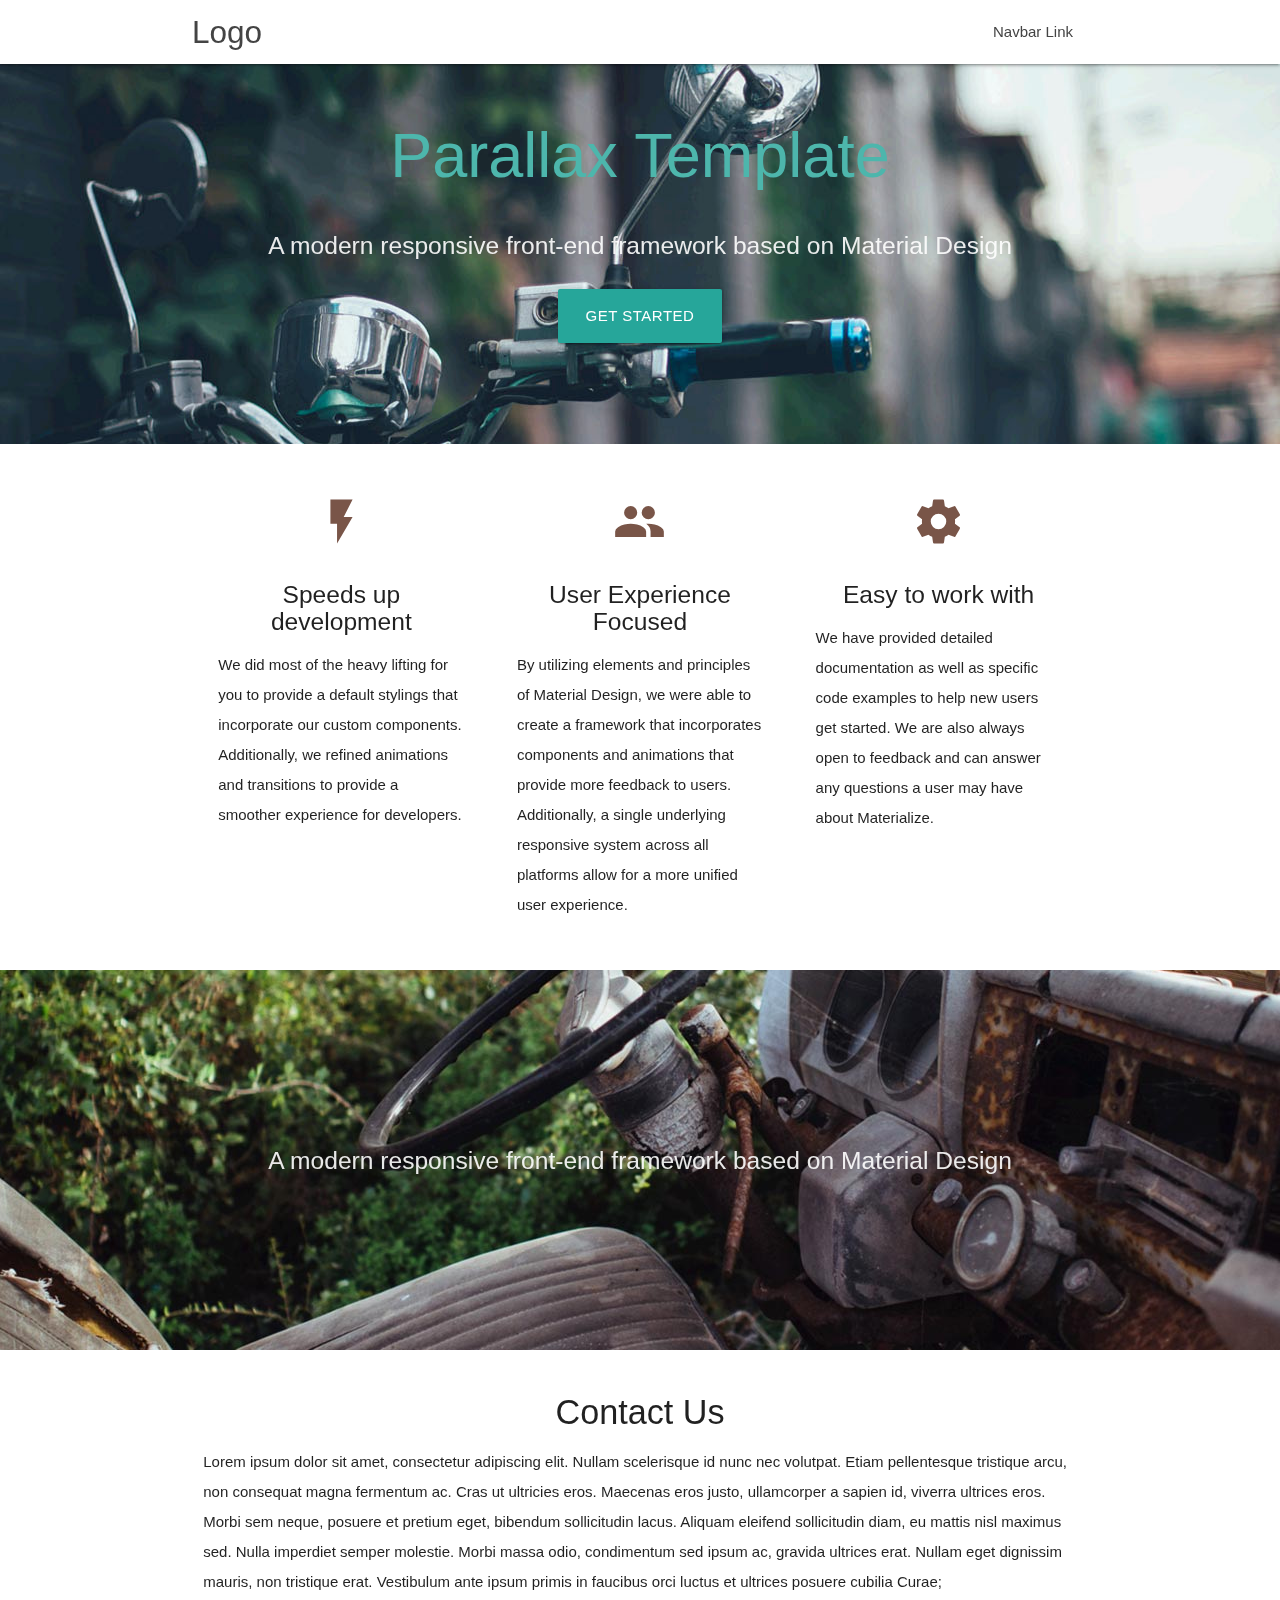
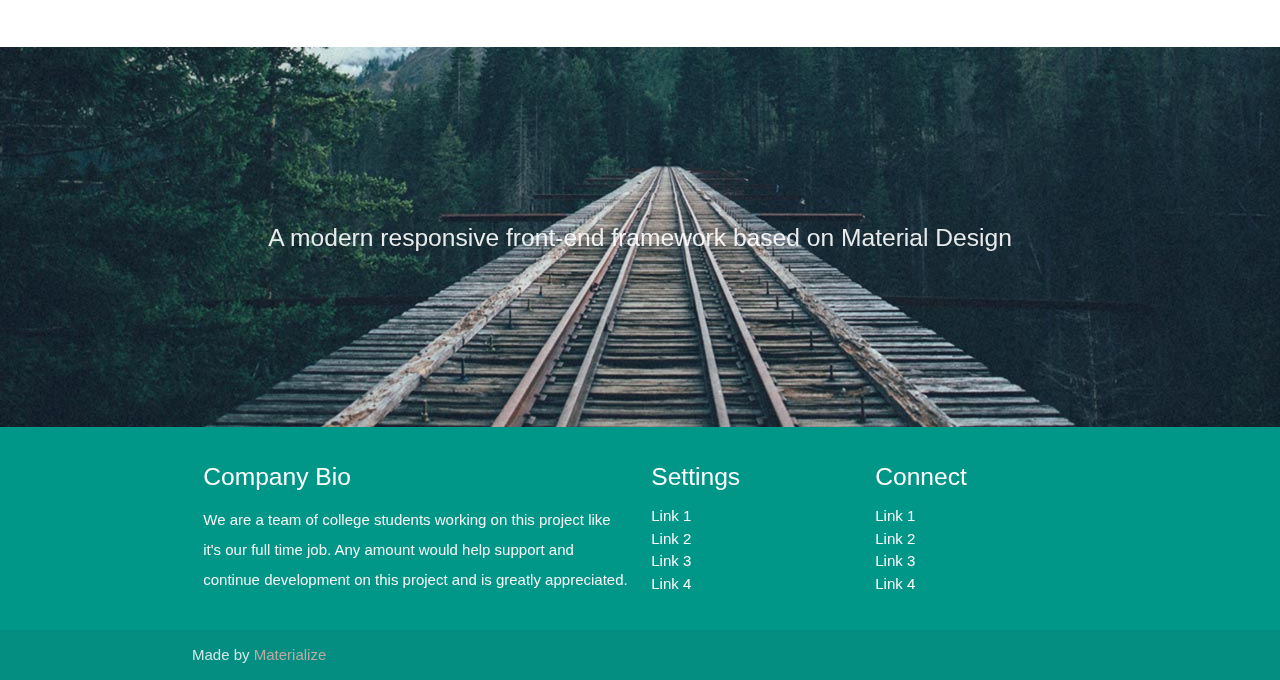
==== index.html @ 390e1cbe "paralax template added" ====
<!DOCTYPE html>
<html lang="en">
<head>
  <meta http-equiv="Content-Type" content="text/html; charset=UTF-8"/>
  <meta name="viewport" content="width=device-width, initial-scale=1"/>
  <title>Parallax Template - Materialize</title>

  <!-- CSS  -->
  <link href="https://fonts.googleapis.com/icon?family=Material+Icons" rel="stylesheet">
  <link href="css/materialize.css" type="text/css" rel="stylesheet" media="screen,projection"/>
  <link href="css/style.css" type="text/css" rel="stylesheet" media="screen,projection"/>
</head>
<body>
  <nav class="white" role="navigation">
    <div class="nav-wrapper container">
      <a id="logo-container" href="#" class="brand-logo">Logo</a>
      <ul class="right hide-on-med-and-down">
        <li><a href="#">Navbar Link</a></li>
      </ul>

      <ul id="nav-mobile" class="sidenav">
        <li><a href="#">Navbar Link</a></li>
      </ul>
      <a href="#" data-target="nav-mobile" class="sidenav-trigger"><i class="material-icons">menu</i></a>
    </div>
  </nav>

  <div id="index-banner" class="parallax-container">
    <div class="section no-pad-bot">
      <div class="container">
        <br><br>
        <h1 class="header center teal-text text-lighten-2">Parallax Template</h1>
        <div class="row center">
          <h5 class="header col s12 light">A modern responsive front-end framework based on Material Design</h5>
        </div>
        <div class="row center">
          <a href="http://materializecss.com/getting-started.html" id="download-button" class="btn-large waves-effect waves-light teal lighten-1">Get Started</a>
        </div>
        <br><br>

      </div>
    </div>
    <div class="parallax"><img src="background1.jpg" alt="Unsplashed background img 1"></div>
  </div>


  <div class="container">
    <div class="section">

      <!--   Icon Section   -->
      <div class="row">
        <div class="col s12 m4">
          <div class="icon-block">
            <h2 class="center brown-text"><i class="material-icons">flash_on</i></h2>
            <h5 class="center">Speeds up development</h5>

            <p class="light">We did most of the heavy lifting for you to provide a default stylings that incorporate our custom components. Additionally, we refined animations and transitions to provide a smoother experience for developers.</p>
          </div>
        </div>

        <div class="col s12 m4">
          <div class="icon-block">
            <h2 class="center brown-text"><i class="material-icons">group</i></h2>
            <h5 class="center">User Experience Focused</h5>

            <p class="light">By utilizing elements and principles of Material Design, we were able to create a framework that incorporates components and animations that provide more feedback to users. Additionally, a single underlying responsive system across all platforms allow for a more unified user experience.</p>
          </div>
        </div>

        <div class="col s12 m4">
          <div class="icon-block">
            <h2 class="center brown-text"><i class="material-icons">settings</i></h2>
            <h5 class="center">Easy to work with</h5>

            <p class="light">We have provided detailed documentation as well as specific code examples to help new users get started. We are also always open to feedback and can answer any questions a user may have about Materialize.</p>
          </div>
        </div>
      </div>

    </div>
  </div>


  <div class="parallax-container valign-wrapper">
    <div class="section no-pad-bot">
      <div class="container">
        <div class="row center">
          <h5 class="header col s12 light">A modern responsive front-end framework based on Material Design</h5>
        </div>
      </div>
    </div>
    <div class="parallax"><img src="background2.jpg" alt="Unsplashed background img 2"></div>
  </div>

  <div class="container">
    <div class="section">

      <div class="row">
        <div class="col s12 center">
          <h3><i class="mdi-content-send brown-text"></i></h3>
          <h4>Contact Us</h4>
          <p class="left-align light">Lorem ipsum dolor sit amet, consectetur adipiscing elit. Nullam scelerisque id nunc nec volutpat. Etiam pellentesque tristique arcu, non consequat magna fermentum ac. Cras ut ultricies eros. Maecenas eros justo, ullamcorper a sapien id, viverra ultrices eros. Morbi sem neque, posuere et pretium eget, bibendum sollicitudin lacus. Aliquam eleifend sollicitudin diam, eu mattis nisl maximus sed. Nulla imperdiet semper molestie. Morbi massa odio, condimentum sed ipsum ac, gravida ultrices erat. Nullam eget dignissim mauris, non tristique erat. Vestibulum ante ipsum primis in faucibus orci luctus et ultrices posuere cubilia Curae;</p>
        </div>
      </div>

    </div>
  </div>


  <div class="parallax-container valign-wrapper">
    <div class="section no-pad-bot">
      <div class="container">
        <div class="row center">
          <h5 class="header col s12 light">A modern responsive front-end framework based on Material Design</h5>
        </div>
      </div>
    </div>
    <div class="parallax"><img src="background3.jpg" alt="Unsplashed background img 3"></div>
  </div>

  <footer class="page-footer teal">
    <div class="container">
      <div class="row">
        <div class="col l6 s12">
          <h5 class="white-text">Company Bio</h5>
          <p class="grey-text text-lighten-4">We are a team of college students working on this project like it's our full time job. Any amount would help support and continue development on this project and is greatly appreciated.</p>


        </div>
        <div class="col l3 s12">
          <h5 class="white-text">Settings</h5>
          <ul>
            <li><a class="white-text" href="#!">Link 1</a></li>
            <li><a class="white-text" href="#!">Link 2</a></li>
            <li><a class="white-text" href="#!">Link 3</a></li>
            <li><a class="white-text" href="#!">Link 4</a></li>
          </ul>
        </div>
        <div class="col l3 s12">
          <h5 class="white-text">Connect</h5>
          <ul>
            <li><a class="white-text" href="#!">Link 1</a></li>
            <li><a class="white-text" href="#!">Link 2</a></li>
            <li><a class="white-text" href="#!">Link 3</a></li>
            <li><a class="white-text" href="#!">Link 4</a></li>
          </ul>
        </div>
      </div>
    </div>
    <div class="footer-copyright">
      <div class="container">
      Made by <a class="brown-text text-lighten-3" href="http://materializecss.com">Materialize</a>
      </div>
    </div>
  </footer>


  <!--  Scripts-->
  <script src="https://code.jquery.com/jquery-2.1.1.min.js"></script>
  <script src="js/materialize.js"></script>
  <script src="js/init.js"></script>

  </body>
</html>
---- css/style.css ----
/* Custom Stylesheet */
/**
 * Use this file to override Materialize files so you can update
 * the core Materialize files in the future
 *
 * Made By MaterializeCSS.com
 */

nav ul a,
nav .brand-logo {
  color: #444;
}

p {
  line-height: 2rem;
}

.sidenav-trigger {
  color: #26a69a;
}

.parallax-container {
  min-height: 380px;
  line-height: 0;
  height: auto;
  color: rgba(255,255,255,.9);
}
  .parallax-container .section {
    width: 100%;
  }

@media only screen and (max-width : 992px) {
  .parallax-container .section {
    position: absolute;
    top: 40%;
  }
  #index-banner .section {
    top: 10%;
  }
}

@media only screen and (max-width : 600px) {
  #index-banner .section {
    top: 0;
  }
}

.icon-block {
  padding: 0 15px;
}
.icon-block .material-icons {
  font-size: inherit;
}

footer.page-footer {
  margin: 0;
}
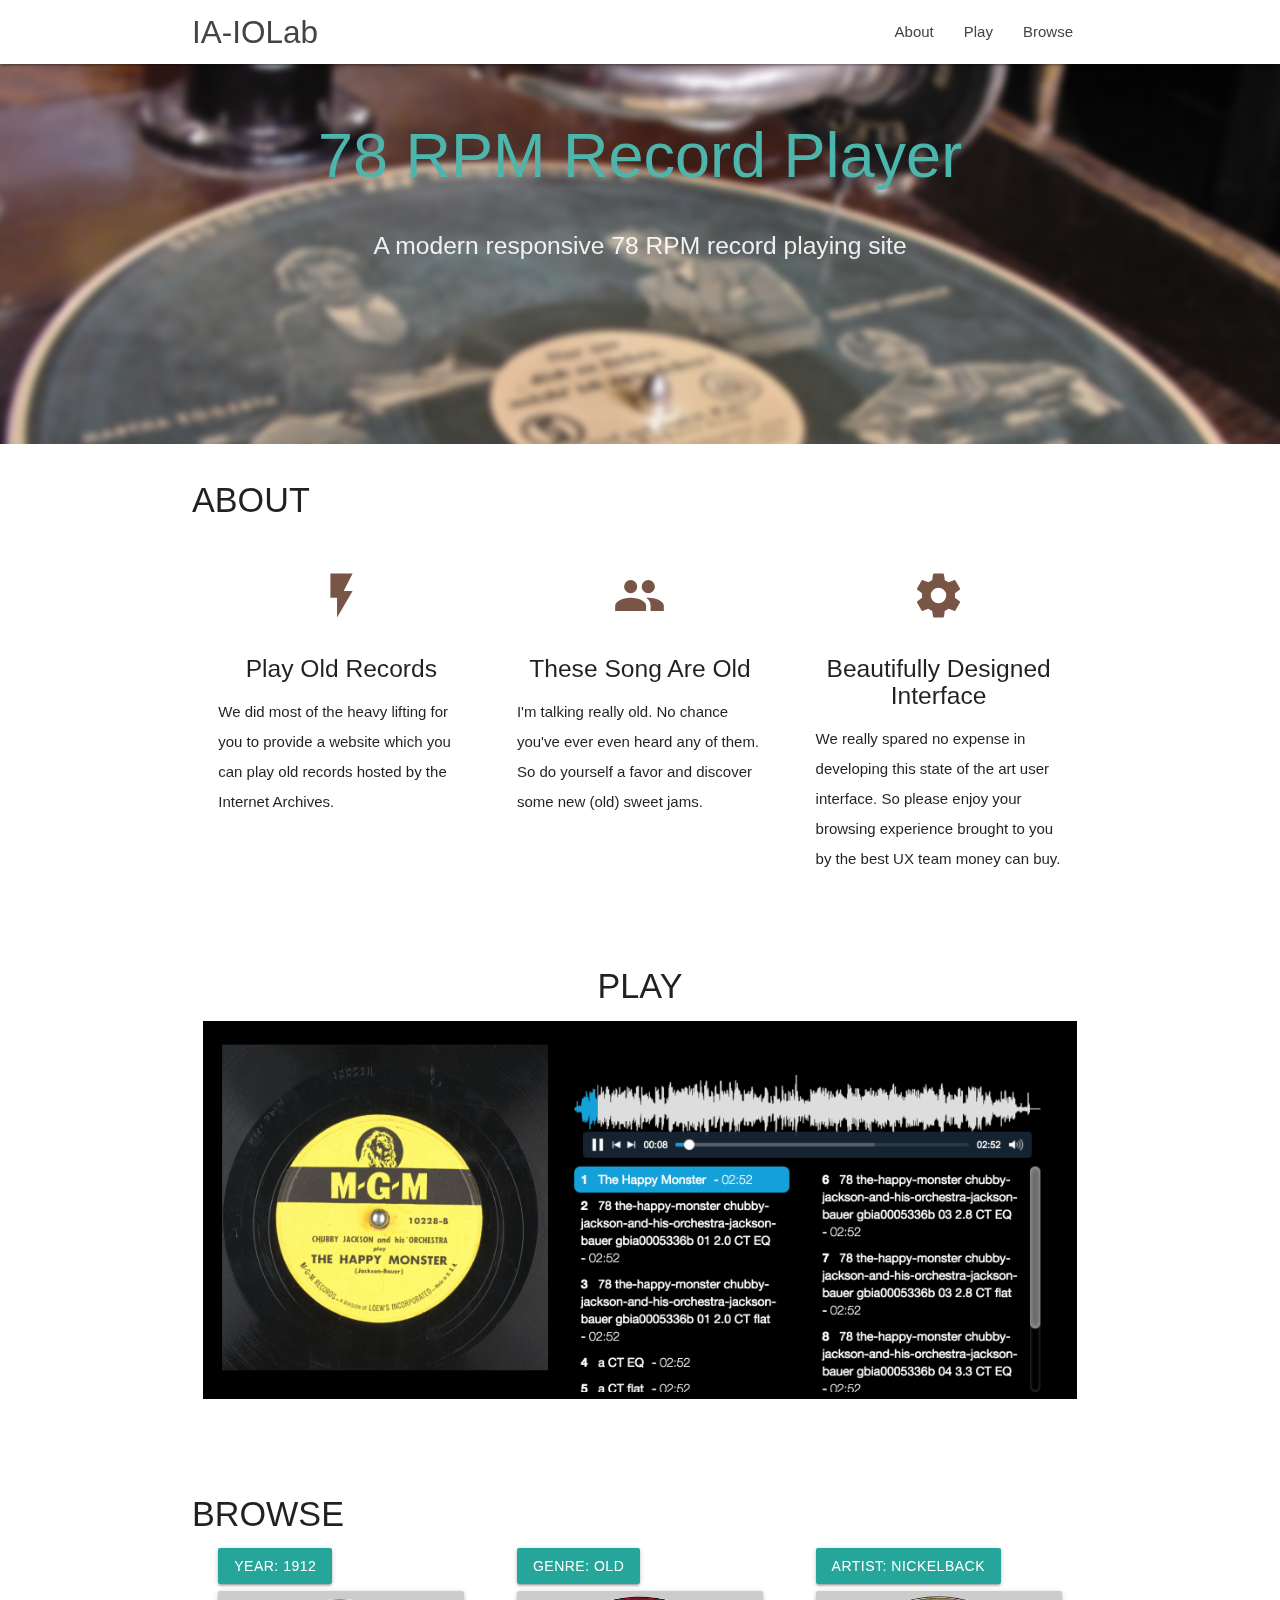
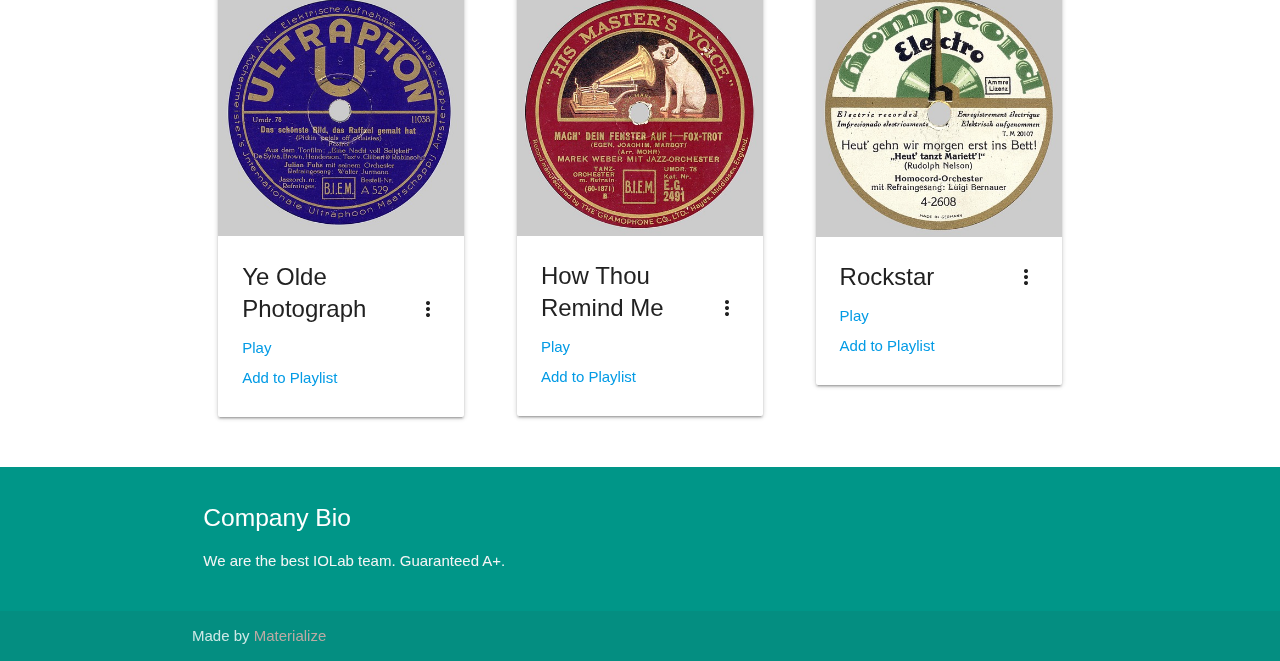
==== commit 662e1f74: "beautiful frontend implemented" ====
--- a/index.html
+++ b/index.html
@@ -3,7 +3,7 @@
 <head>
   <meta http-equiv="Content-Type" content="text/html; charset=UTF-8"/>
   <meta name="viewport" content="width=device-width, initial-scale=1"/>
-  <title>Parallax Template - Materialize</title>
+  <title>IA-IOLab</title>
 
   <!-- CSS  -->
   <link href="https://fonts.googleapis.com/icon?family=Material+Icons" rel="stylesheet">
@@ -13,13 +13,17 @@
 <body>
   <nav class="white" role="navigation">
     <div class="nav-wrapper container">
-      <a id="logo-container" href="#" class="brand-logo">Logo</a>
+      <a id="logo-container" href="#" class="brand-logo">IA-IOLab</a>
       <ul class="right hide-on-med-and-down">
-        <li><a href="#">Navbar Link</a></li>
+        <li><a href="#about">About</a></li>
+        <li><a href="#play">Play</a></li>
+        <li><a href="#browse">Browse</a></li>
       </ul>
 
       <ul id="nav-mobile" class="sidenav">
-        <li><a href="#">Navbar Link</a></li>
+        <li><a href="#">About</a></li>
+        <li><a href="#">Play</a></li>
+        <li><a href="#">Browse</a></li>
       </ul>
       <a href="#" data-target="nav-mobile" class="sidenav-trigger"><i class="material-icons">menu</i></a>
     </div>
@@ -29,59 +33,167 @@
     <div class="section no-pad-bot">
       <div class="container">
         <br><br>
-        <h1 class="header center teal-text text-lighten-2">Parallax Template</h1>
+        <h1 class="header center teal-text text-lighten-2">78 RPM Record Player</h1>
+        <div class="row center">
+          <h5 class="header col s12 light">A modern responsive 78 RPM record playing site</h5>
+        </div>
+<!--         <div class="row center">
+          <a href="http://materializecss.com/getting-started.html" id="download-button" class="btn-large waves-effect waves-light teal lighten-1">Get Started</a>
+        </div> -->
+        <br><br>
+
+      </div>
+    </div>
+    <div class="parallax"><img src="78rpm.png" alt="Sweet Record Player"></div>
+  </div>
+
+
+  <div id='about' class="container">
+    <div class="section">
+      <h4> ABOUT </h4>
+
+      <!--   Icon Section   -->
+      <div class="row">
+        <div class="col s12 m4">
+          <div class="icon-block">
+            <h2 class="center brown-text"><i class="material-icons">flash_on</i></h2>
+            <h5 class="center">Play Old Records</h5>
+
+            <p class="light">We did most of the heavy lifting for you to provide a website which you can play old records hosted by the Internet Archives.</p>
+          </div>
+        </div>
+
+        <div class="col s12 m4">
+          <div class="icon-block">
+            <h2 class="center brown-text"><i class="material-icons">group</i></h2>
+            <h5 class="center">These Song Are Old</h5>
+
+            <p class="light">I'm talking really old.  No chance you've ever even heard any of them.  So do yourself a favor and discover some new (old) sweet jams.</p>
+          </div>
+        </div>
+
+        <div class="col s12 m4">
+          <div class="icon-block">
+            <h2 class="center brown-text"><i class="material-icons">settings</i></h2>
+            <h5 class="center">Beautifully Designed Interface</h5>
+
+            <p class="light">We really spared no expense in developing this state of the art user interface.  So please enjoy your browsing experience brought to you by the best UX team money can buy.</p>
+          </div>
+        </div>
+      </div>
+
+    </div>
+  </div>
+
+
+<!--   <div class="parallax-container valign-wrapper">
+    <div class="section no-pad-bot">
+      <div class="container">
         <div class="row center">
           <h5 class="header col s12 light">A modern responsive front-end framework based on Material Design</h5>
         </div>
-        <div class="row center">
-          <a href="http://materializecss.com/getting-started.html" id="download-button" class="btn-large waves-effect waves-light teal lighten-1">Get Started</a>
-        </div>
-        <br><br>
-
-      </div>
-    </div>
-    <div class="parallax"><img src="background1.jpg" alt="Unsplashed background img 1"></div>
-  </div>
-
-
-  <div class="container">
+      </div>
+    </div>
+    <div class="parallax"><img src="background2.jpg" alt="Unsplashed background img 2"></div>
+  </div> -->
+
+  <div id='play' class="container">
     <div class="section">
 
+      <div class="row">
+        <div class="col s12 center">
+          <h3><i class="mdi-content-send brown-text"></i></h3>
+          <h4> PLAY </h4>
+          <p class="left-align light">
+            <img src='images/player.png' width='100%'>
+          </p>
+        </div>
+      </div>
+
+    </div>
+  </div>
+
+  <div id='browse' class="container">
+    <div class="section">
+      <h4> BROWSE </h4>
+
       <!--   Icon Section   -->
       <div class="row">
         <div class="col s12 m4">
           <div class="icon-block">
-            <h2 class="center brown-text"><i class="material-icons">flash_on</i></h2>
-            <h5 class="center">Speeds up development</h5>
-
-            <p class="light">We did most of the heavy lifting for you to provide a default stylings that incorporate our custom components. Additionally, we refined animations and transitions to provide a smoother experience for developers.</p>
-          </div>
-        </div>
-
-        <div class="col s12 m4">
-          <div class="icon-block">
-            <h2 class="center brown-text"><i class="material-icons">group</i></h2>
-            <h5 class="center">User Experience Focused</h5>
-
-            <p class="light">By utilizing elements and principles of Material Design, we were able to create a framework that incorporates components and animations that provide more feedback to users. Additionally, a single underlying responsive system across all platforms allow for a more unified user experience.</p>
-          </div>
-        </div>
-
-        <div class="col s12 m4">
-          <div class="icon-block">
-            <h2 class="center brown-text"><i class="material-icons">settings</i></h2>
-            <h5 class="center">Easy to work with</h5>
-
-            <p class="light">We have provided detailed documentation as well as specific code examples to help new users get started. We are also always open to feedback and can answer any questions a user may have about Materialize.</p>
-          </div>
-        </div>
-      </div>
-
-    </div>
-  </div>
-
-
-  <div class="parallax-container valign-wrapper">
+            <button class="btn waves-effect waves-light" name="action">Year: 1912</button><br>
+
+            <div class="card">
+              <div class="card-image waves-effect waves-block waves-light">
+                <img class="activator" src="images/78rpmsquare1.png">
+              </div>
+              <div class="card-content">
+                <span class="card-title activator grey-text text-darken-4">Ye Olde Photograph<i class="material-icons right">more_vert</i></span>
+                <p><a href="#">Play</a></p>
+                <p><a href="#">Add to Playlist</a></p>
+                </div>
+              <div class="card-reveal">
+                <span class="card-title grey-text text-darken-4">Info<i class="material-icons right">close</i></span>
+               <p>This song is pretty dope.</p>
+              </div>
+            </div>
+
+          </div>
+        </div>
+
+        <div class="col s12 m4">
+          <div class="icon-block">
+
+            <button class="btn waves-effect waves-light" name="action">Genre: Old</button><br>
+
+            <div class="card">
+              <div class="card-image waves-effect waves-block waves-light">
+                <img class="activator" src="images/78rpmsquare2.png">
+              </div>
+              <div class="card-content">
+                <span class="card-title activator grey-text text-darken-4">How Thou Remind Me<i class="material-icons right">more_vert</i></span>
+                <p><a href="#">Play</a></p>
+                <p><a href="#">Add to Playlist</a></p>
+                </div>
+              <div class="card-reveal">
+                <span class="card-title grey-text text-darken-4">Info<i class="material-icons right">close</i></span>
+               <p>This song is pretty dope.</p>
+              </div>
+            </div>
+
+
+
+          </div>
+        </div>
+
+        <div class="col s12 m4">
+          <div class="icon-block">
+
+            <button class="btn waves-effect waves-light" name="action">Artist: Nickelback</button><br>
+
+            <div class="card">
+              <div class="card-image waves-effect waves-block waves-light">
+                <img class="activator" src="images/78rpmsquare3.png">
+              </div>
+              <div class="card-content">
+                <span class="card-title activator grey-text text-darken-4">Rockstar<i class="material-icons right">more_vert</i></span>
+                <p><a href="#">Play</a></p>
+                <p><a href="#">Add to Playlist</a></p>
+                </div>
+              <div class="card-reveal">
+                <span class="card-title grey-text text-darken-4">Info<i class="material-icons right">close</i></span>
+               <p>This song is pretty dope.</p>
+              </div>
+            </div>
+
+          </div>
+        </div>
+      </div>
+
+    </div>
+  </div>
+
+<!--   <div class="parallax-container valign-wrapper">
     <div class="section no-pad-bot">
       <div class="container">
         <div class="row center">
@@ -89,45 +201,18 @@
         </div>
       </div>
     </div>
-    <div class="parallax"><img src="background2.jpg" alt="Unsplashed background img 2"></div>
-  </div>
-
-  <div class="container">
-    <div class="section">
-
-      <div class="row">
-        <div class="col s12 center">
-          <h3><i class="mdi-content-send brown-text"></i></h3>
-          <h4>Contact Us</h4>
-          <p class="left-align light">Lorem ipsum dolor sit amet, consectetur adipiscing elit. Nullam scelerisque id nunc nec volutpat. Etiam pellentesque tristique arcu, non consequat magna fermentum ac. Cras ut ultricies eros. Maecenas eros justo, ullamcorper a sapien id, viverra ultrices eros. Morbi sem neque, posuere et pretium eget, bibendum sollicitudin lacus. Aliquam eleifend sollicitudin diam, eu mattis nisl maximus sed. Nulla imperdiet semper molestie. Morbi massa odio, condimentum sed ipsum ac, gravida ultrices erat. Nullam eget dignissim mauris, non tristique erat. Vestibulum ante ipsum primis in faucibus orci luctus et ultrices posuere cubilia Curae;</p>
-        </div>
-      </div>
-
-    </div>
-  </div>
-
-
-  <div class="parallax-container valign-wrapper">
-    <div class="section no-pad-bot">
-      <div class="container">
-        <div class="row center">
-          <h5 class="header col s12 light">A modern responsive front-end framework based on Material Design</h5>
-        </div>
-      </div>
-    </div>
     <div class="parallax"><img src="background3.jpg" alt="Unsplashed background img 3"></div>
-  </div>
+  </div> -->
 
   <footer class="page-footer teal">
     <div class="container">
       <div class="row">
         <div class="col l6 s12">
           <h5 class="white-text">Company Bio</h5>
-          <p class="grey-text text-lighten-4">We are a team of college students working on this project like it's our full time job. Any amount would help support and continue development on this project and is greatly appreciated.</p>
-
-
-        </div>
-        <div class="col l3 s12">
+          <p class="grey-text text-lighten-4">We are the best IOLab team.  Guaranteed A+.</p>
+
+        </div>
+        <!-- <div class="col l3 s12">
           <h5 class="white-text">Settings</h5>
           <ul>
             <li><a class="white-text" href="#!">Link 1</a></li>
@@ -144,7 +229,7 @@
             <li><a class="white-text" href="#!">Link 3</a></li>
             <li><a class="white-text" href="#!">Link 4</a></li>
           </ul>
-        </div>
+        </div> -->
       </div>
     </div>
     <div class="footer-copyright">
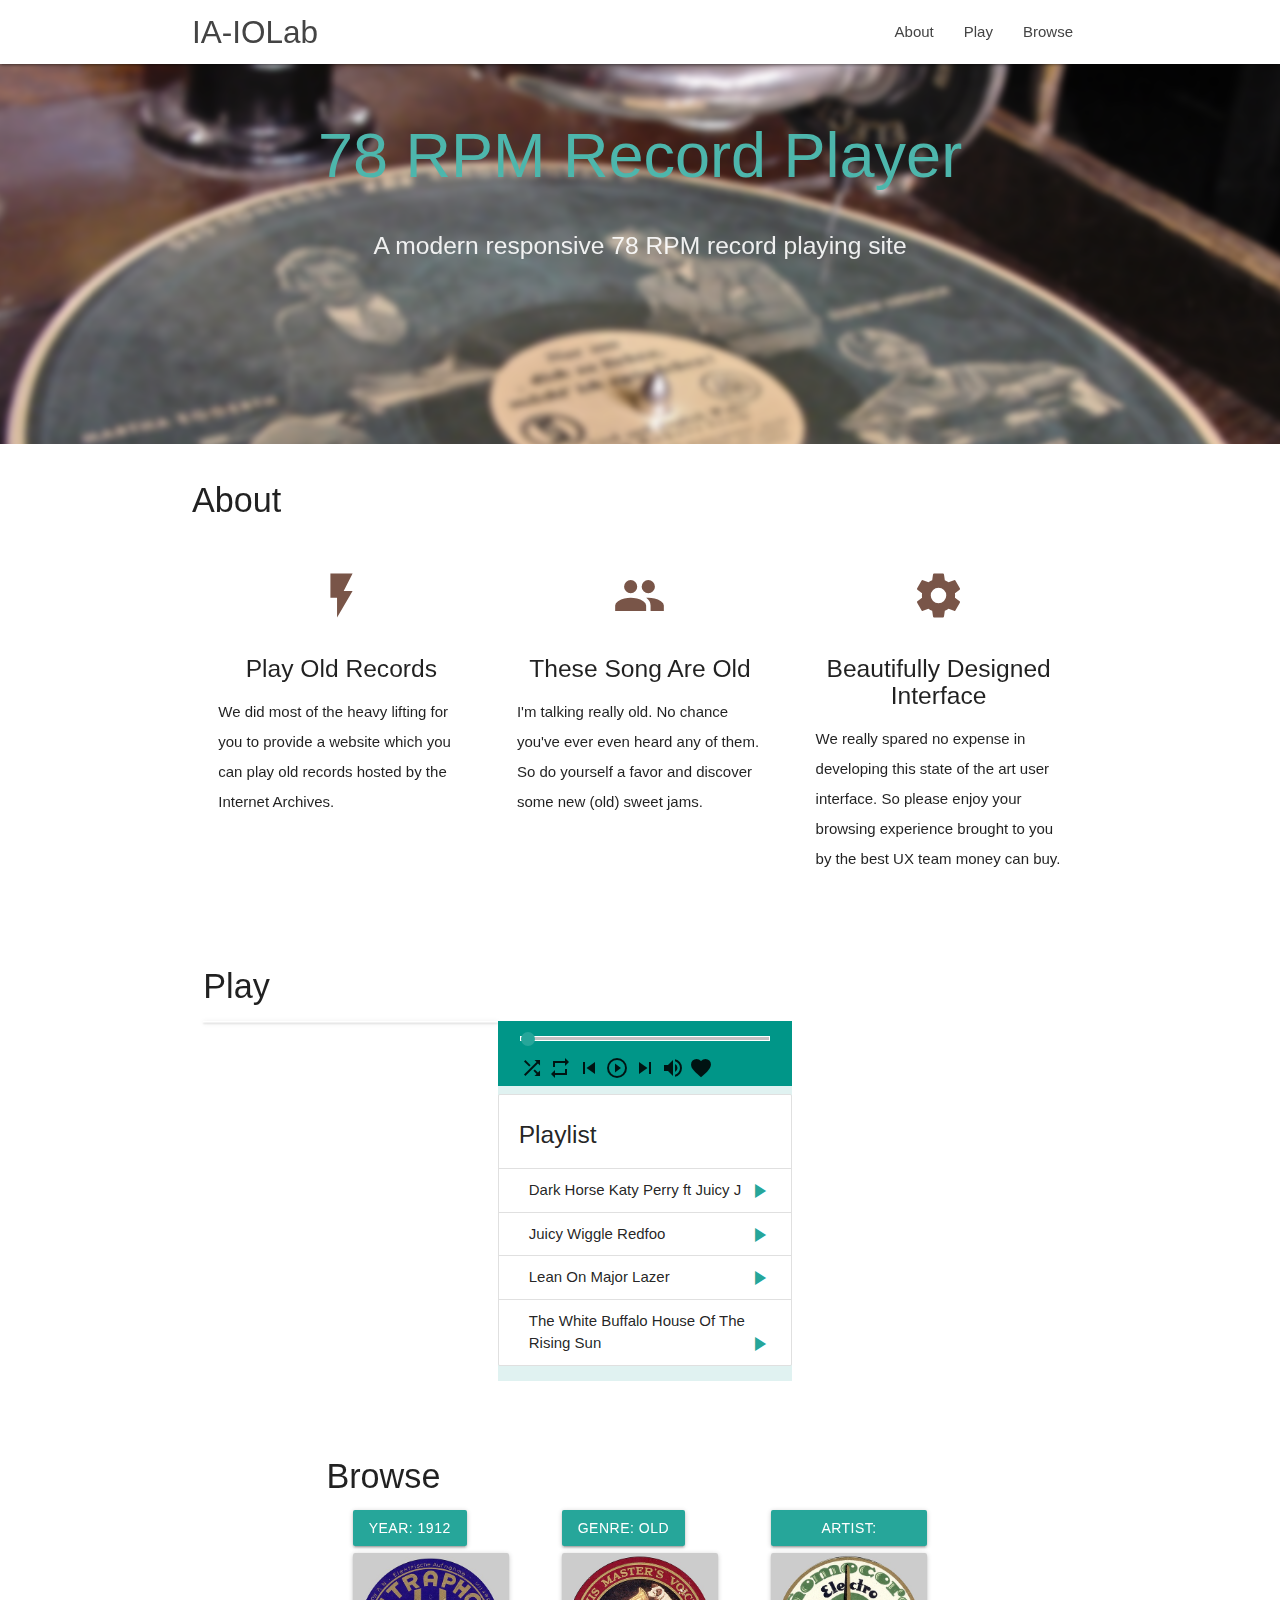
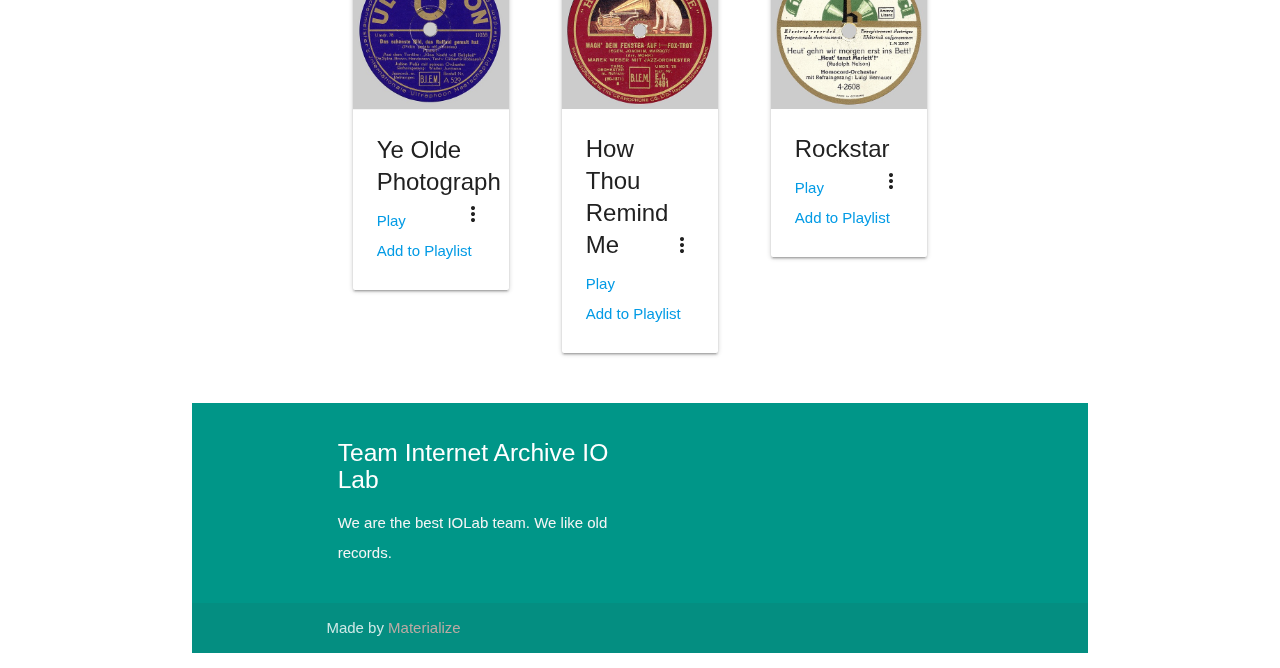
==== commit 57f43f8c: "got the player working, had to rename our section on the page from play to playsection in order to n" ====
--- a/index.html
+++ b/index.html
@@ -9,6 +9,10 @@
   <link href="https://fonts.googleapis.com/icon?family=Material+Icons" rel="stylesheet">
   <link href="css/materialize.css" type="text/css" rel="stylesheet" media="screen,projection"/>
   <link href="css/style.css" type="text/css" rel="stylesheet" media="screen,projection"/>
+  <!-- For Media player -->
+ <!--  <link type="text/css" rel="stylesheet" href="css/materialize.css"  media="screen,projection"/> -->
+  <link type="text/css" rel="stylesheet" href="css/custom.css"  media="screen,projection"/>
+<!--   <link type="text/css" rel="stylesheet" href="css/icon.css"  media="screen,projection"/> -->
 </head>
 <body>
   <nav class="white" role="navigation">
@@ -16,7 +20,7 @@
       <a id="logo-container" href="#" class="brand-logo">IA-IOLab</a>
       <ul class="right hide-on-med-and-down">
         <li><a href="#about">About</a></li>
-        <li><a href="#play">Play</a></li>
+        <li><a href="#playsection">Play</a></li>
         <li><a href="#browse">Browse</a></li>
       </ul>
 
@@ -50,7 +54,7 @@
 
   <div id='about' class="container">
     <div class="section">
-      <h4> ABOUT </h4>
+      <h4> About </h4>
 
       <!--   Icon Section   -->
       <div class="row">
@@ -97,25 +101,68 @@
     <div class="parallax"><img src="background2.jpg" alt="Unsplashed background img 2"></div>
   </div> -->
 
-  <div id='play' class="container">
+  <div id='playsection' class="container">
     <div class="section">
 
       <div class="row">
-        <div class="col s12 center">
+        <div class="col s12">
           <h3><i class="mdi-content-send brown-text"></i></h3>
-          <h4> PLAY </h4>
+          <h4 class="left-align"> Play </h4>
           <p class="left-align light">
-            <img src='images/player.png' width='100%'>
+            <!-- <img src='images/player.png' width='100%'> -->
           </p>
-        </div>
-      </div>
-
-    </div>
+
+        <!--- Music Player from https://github.com/Ketcap/Materialize-Music-Player -->
+        <div class="musicplayer">
+          <div class="row container">
+          <div class="col s12">
+
+            <div id="cover" class="col m6 s12 covers z-depth-1"
+              style="background-image:url(images/covers/prism.jpg)">
+            </div><!-- Covers Ends -->
+
+            <div class="col m6 s12 player no-padding teal lighten-5">
+                <div class="musicplayer col s12 teal">
+                  <!-- <span class="right share">Share</span> -->
+
+                  <div class="col s12">
+                    <span class="title"></span>
+                    <span class="right duration"></span>
+                    <input type="range" id="duration" min="0" value="0" />
+                    <span class="left current"></span>
+                    </form>
+                  </div>
+                  <div class="col s12 controls">
+                    <i id="shuffle" class="material-icons">shuffle</i>
+                    <i id="repeat" class="material-icons">repeat</i>
+                    <i id="prev" class="material-icons">skip_previous</i>
+                    <i id="play" class="material-icons">play_circle_outline</i>
+                    <i id="next" class="material-icons">skip_next</i>
+                    <i id="volume" class="material-icons">volume_up</i>
+                    <i id="fav" class="material-icons">favorite</i>
+                  </div>
+                </div>
+                <div class="playlist col s12 no-padding">
+                  <ul class="collection with-header grey lighten-4">
+                    <li class="collection-header"><h5>Playlist</h5></li>
+                    <li class="collection-item"><div>Dark Horse Katy Perry ft Juicy J <a href="#playsection" class='secondary-content'><i class="material-icons songPlay" data-link="Katy_Perry-Dark_Horse_feat-Juicy-J.mp3" data-name='Dark Horse Katy Perry ft Juicy J' cover="prism.jpg">play_arrow</i></a></div></li>
+                    <li class="collection-item"><div>Juicy Wiggle Redfoo <a href="#playsection" class="secondary-content"><i class="material-icons songPlay" data-link="Redfoo-Juicy_Wiggle.mp3" data-name='Juicy Wiggle Redfoo' cover="juicy.jpg">play_arrow</i></a></div></li>
+                    <li class="collection-item"><div>Lean On Major Lazer <a href="#playsection" class="secondary-content"><i class="material-icons songPlay" data-link="Major-Lazer-Lean-On-ft-DJ-Snake.mp3" data-name='Lean On Major Lazer' cover="leanon.jpg">play_arrow</i></a></div></li>
+                    <li class="collection-item"><div>The White Buffalo House Of The Rising Sun <a href="#playsection" class="secondary-content"><i class="material-icons songPlay" data-link="The-white-buffalo.mp3" data-name='The White Buffalo House Of The Rising Sun' cover="thewhitebuffalo.jpg">play_arrow</i></a></div></li>
+
+                  </ul>
+                </div>
+            </div><!-- Player Ends -->
+        </div>
+      </div>
+    </div>
+
+  </div>
   </div>
 
   <div id='browse' class="container">
     <div class="section">
-      <h4> BROWSE </h4>
+      <h4 class="left-align"> Browse </h4>
 
       <!--   Icon Section   -->
       <div class="row">
@@ -208,8 +255,8 @@
     <div class="container">
       <div class="row">
         <div class="col l6 s12">
-          <h5 class="white-text">Company Bio</h5>
-          <p class="grey-text text-lighten-4">We are the best IOLab team.  Guaranteed A+.</p>
+          <h5 class="white-text">Team Internet Archive IO Lab</h5>
+          <p class="grey-text text-lighten-4">We are the best IOLab team.  We like old records.</p>
 
         </div>
         <!-- <div class="col l3 s12">
@@ -244,6 +291,8 @@
   <script src="https://code.jquery.com/jquery-2.1.1.min.js"></script>
   <script src="js/materialize.js"></script>
   <script src="js/init.js"></script>
+  <!--  For player -->
+  <script type="text/javascript" src="js/custom.js"></script>
 
   </body>
 </html>
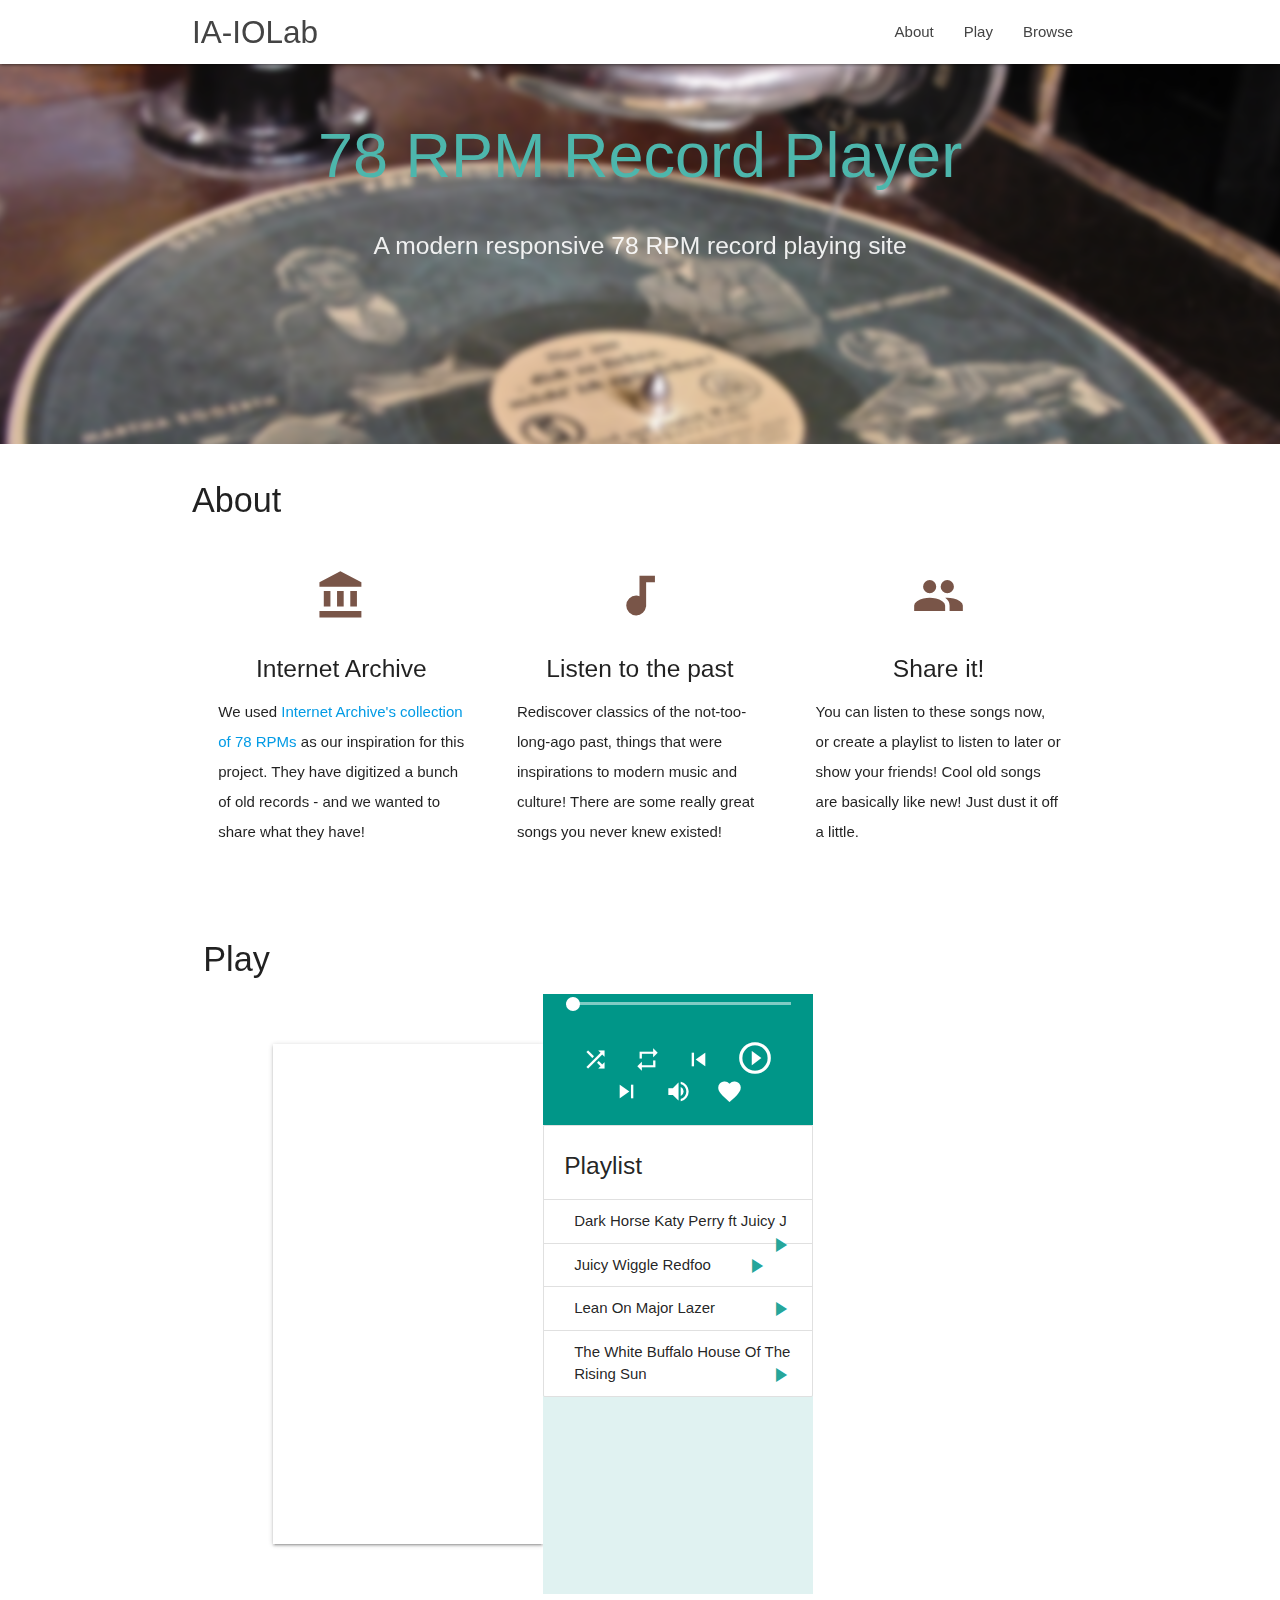
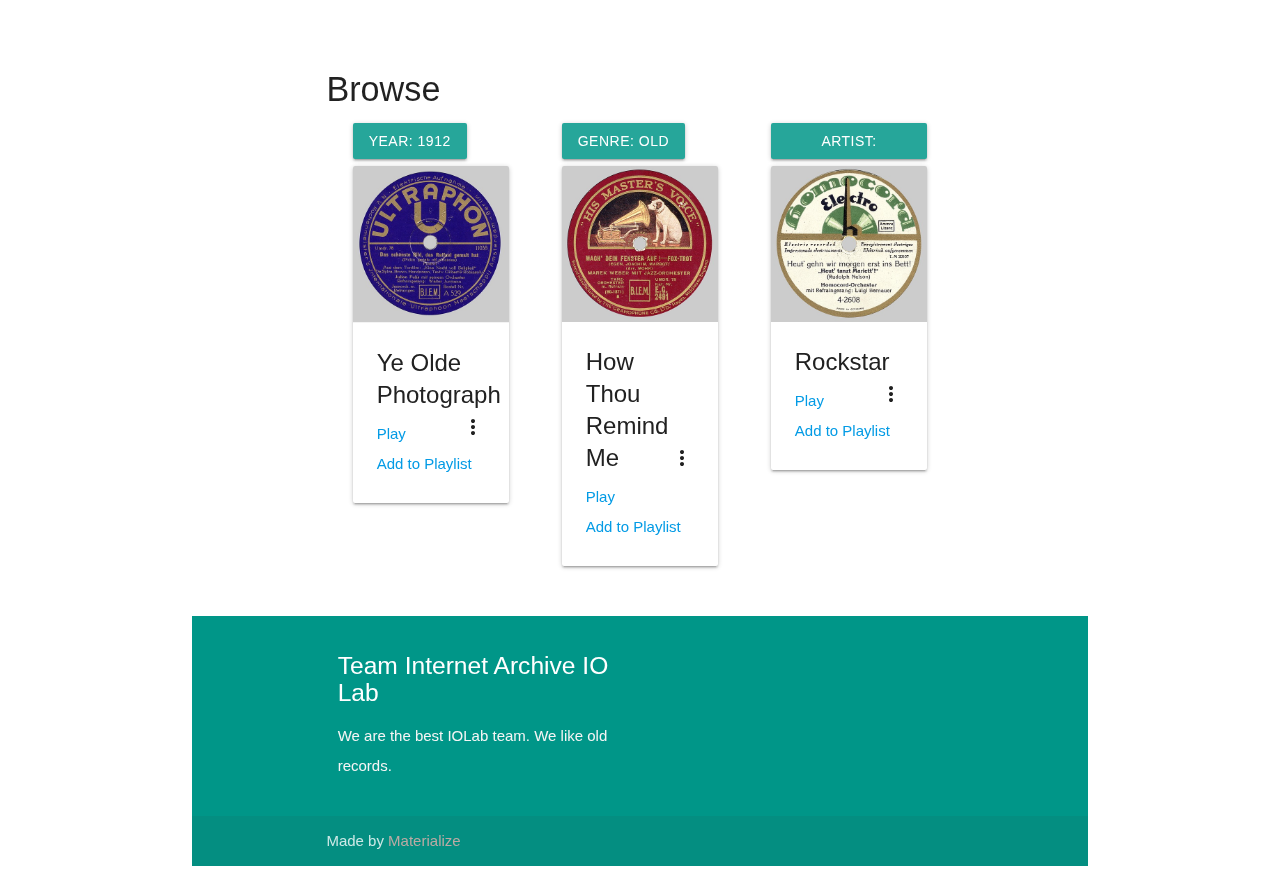
==== commit 3571437a: "updated the About copy and icons" ====
--- a/index.html
+++ b/index.html
@@ -60,28 +60,28 @@
       <div class="row">
         <div class="col s12 m4">
           <div class="icon-block">
-            <h2 class="center brown-text"><i class="material-icons">flash_on</i></h2>
-            <h5 class="center">Play Old Records</h5>
-
-            <p class="light">We did most of the heavy lifting for you to provide a website which you can play old records hosted by the Internet Archives.</p>
+            <h2 class="center brown-text"><i class="material-icons">account_balance</i></h2>
+            <h5 class="center">Internet Archive</h5>
+
+            <p class="light">We used <a href="https://archive.org/details/78rpm">Internet Archive's collection of 78 RPMs</a> as our inspiration for this project. They have digitized a bunch of old records - and we wanted to share what they have!</p>
+          </div>
+        </div>
+
+        <div class="col s12 m4">
+          <div class="icon-block">
+            <h2 class="center brown-text"><i class="material-icons">audiotrack</i></h2>
+            <h5 class="center">Listen to the past</h5>
+
+            <p class="light">Rediscover classics of the not-too-long-ago past, things that were inspirations to modern music and culture! There are some really great songs you never knew existed!</p>
           </div>
         </div>
 
         <div class="col s12 m4">
           <div class="icon-block">
             <h2 class="center brown-text"><i class="material-icons">group</i></h2>
-            <h5 class="center">These Song Are Old</h5>
-
-            <p class="light">I'm talking really old.  No chance you've ever even heard any of them.  So do yourself a favor and discover some new (old) sweet jams.</p>
-          </div>
-        </div>
-
-        <div class="col s12 m4">
-          <div class="icon-block">
-            <h2 class="center brown-text"><i class="material-icons">settings</i></h2>
-            <h5 class="center">Beautifully Designed Interface</h5>
-
-            <p class="light">We really spared no expense in developing this state of the art user interface.  So please enjoy your browsing experience brought to you by the best UX team money can buy.</p>
+            <h5 class="center">Share it!</h5>
+
+            <p class="light">You can listen to these songs now, or create a playlist to listen to later or show your friends! Cool old songs are basically like new! Just dust it off a little.</p>
           </div>
         </div>
       </div>
@@ -113,7 +113,7 @@
           </p>
 
         <!--- Music Player from https://github.com/Ketcap/Materialize-Music-Player -->
-        <div class="musicplayer">
+        <div class="musicplayerall">
           <div class="row container">
           <div class="col s12">
 
--- a/css/custom.css
+++ b/css/custom.css
@@ -0,0 +1,101 @@
+
+.covers{
+  padding: 0px !important;
+  margin-top: 50px;
+  height: 500px;
+  background-size: cover;
+}
+.player{
+  height: 600px;
+}
+.share{
+  border-radius: 30px;
+  margin-top: 5px;
+  font-size: 1em;
+  color: #fff;
+  padding: 0 10px 0 10px ;
+  border: 1px solid #FFF;
+  cursor: pointer;
+  margin-bottom: 20px;
+}
+.title{
+  font-size: 1.1em;
+  color: #fff;
+}
+.duration{
+  color: #fff;
+}
+input[type=range]{
+  border: none;
+  background-color: transparent;
+  height: 20px;
+  transition: 0.2s ease-in;
+  -webkit-appearance: none;
+  margin: 0 !important}
+
+input[type=range]::-webkit-slider-runnable-track {
+  height: 3px;
+  background: rgba(255,255,255,.5);
+  border: none;
+  -webkit-transition: 0.3s;
+  -moz-transition: 0.3s;
+  -o-transition: 0.3s;
+  -ms-transition: 0.3s;
+  transition: 0.3s;
+}
+input[type=range]::-webkit-slider-thumb {
+  -webkit-appearance: none;
+  border: none;
+  height: 14px;
+  width: 14px;
+  border-radius: 50%;
+  background-color: #FFF;
+  transform-origin: 50% 50%;
+  margin: -5px 0 0 0;
+  -webkit-transition: 0.3s;
+  -moz-transition: 0.3s;
+  -o-transition: 0.3s;
+  -ms-transition: 0.3s;
+  transition: 0.3s;
+}
+.thumb{
+  display: none !important;
+}
+.controls{
+  margin-top: 20px;
+  margin-bottom: 20px;
+  text-align: center;
+  cursor: pointer;
+}
+.controls i {
+  vertical-align: middle;
+  color:#FFF;
+  margin-left: 10px;
+  margin-right: 10px;
+  font-size: 1.8em;
+}
+.collection{
+  margin-top: 0px
+}
+.songtitle i {
+  cursor: pointer;
+}
+.current{
+  color:#FFF;
+}
+.controls #play{
+  font-size: 2.5em;
+}
+.controls i{
+  transform-origin: center;
+  -webkit-transition: .40s ease;
+  -moz-transition: .40s ease;
+  -o-transition: .40s ease;
+  -ms-transition: .40s ease;
+  transition: .40s ease;
+  cursor: pointer;
+}
+
+.musicplayerall {
+  padding-left: 8%;
+}
